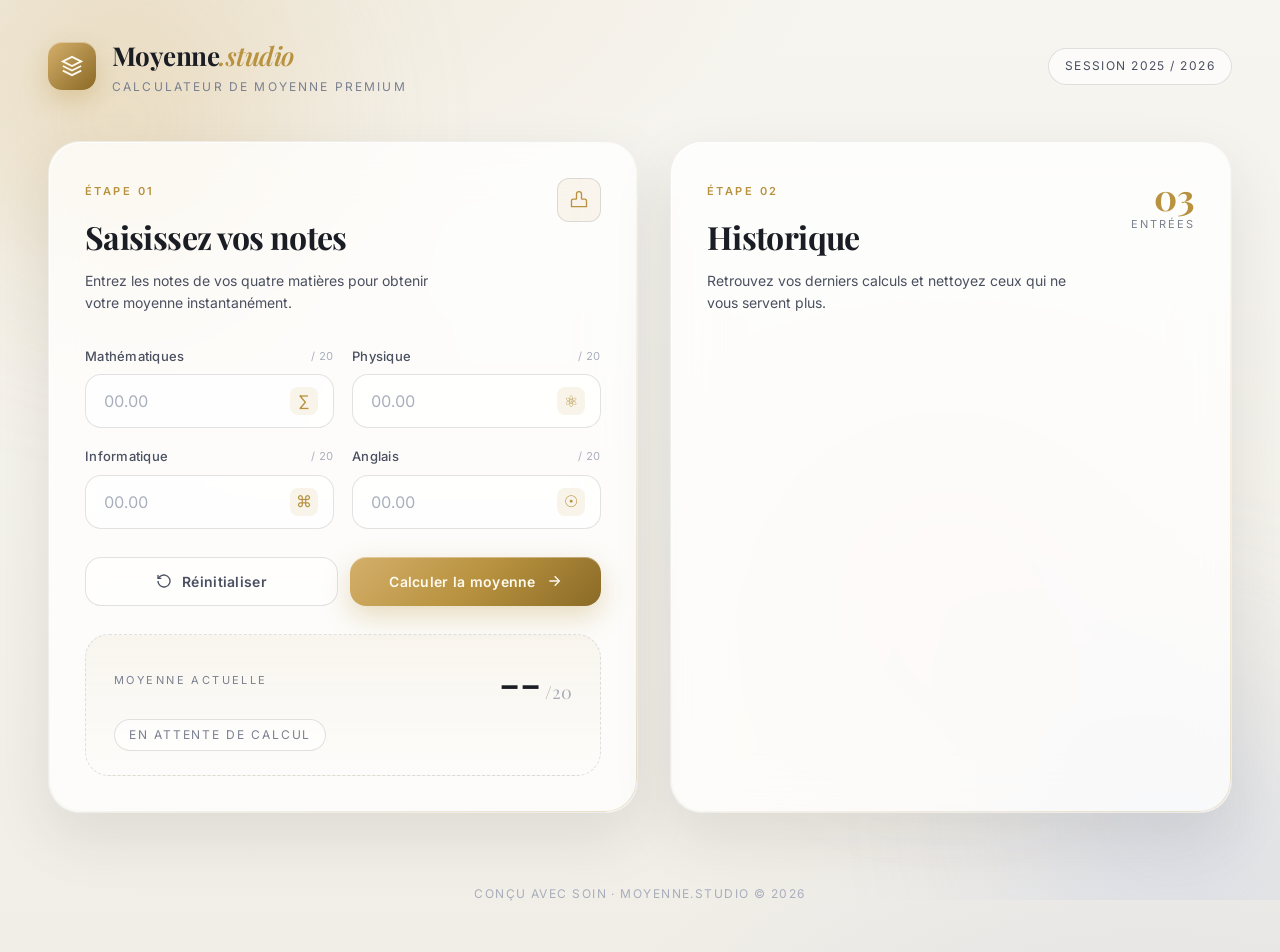
==== js playground/tp1/index.html @ ab857880 "ok" ====
<!DOCTYPE html>
<html lang="fr">
<head>
    <meta charset="UTF-8">
    <meta name="viewport" content="width=device-width, initial-scale=1.0">
    <title>Calcul Moyenne | Premium</title>
    <link rel="preconnect" href="https://fonts.googleapis.com">
    <link rel="preconnect" href="https://fonts.gstatic.com" crossorigin>
    <link href="https://fonts.googleapis.com/css2?family=Inter:wght@300;400;500;600;700;800&family=Playfair+Display:wght@600;700&display=swap" rel="stylesheet">
    <link rel="stylesheet" href="css/style.css">
    <script src="js/utils.js" defer></script>
</head>
<body>
    <div class="background-orbs">
        <div class="orb orb-1"></div>
        <div class="orb orb-2"></div>
        <div class="orb orb-3"></div>
    </div>

    <header class="app-header">
        <div class="brand">
            <div class="brand-mark">
                <svg viewBox="0 0 24 24" fill="none" stroke="currentColor" stroke-width="2">
                    <path d="M12 2L2 7l10 5 10-5-10-5z"/>
                    <path d="M2 17l10 5 10-5"/>
                    <path d="M2 12l10 5 10-5"/>
                </svg>
            </div>
            <div class="brand-text">
                <h1>Moyenne<span>.studio</span></h1>
                <p>Calculateur de moyenne premium</p>
            </div>
        </div>
        <div class="header-meta">
            <span class="badge">Session 2025 / 2026</span>
        </div>
    </header>

    <main class="layout">

        <section class="panel form-panel">
            <div class="panel-header">
                <div>
                    <span class="eyebrow">Étape 01</span>
                    <h2>Saisissez vos notes</h2>
                    <p class="subtitle">Entrez les notes de vos quatre matières pour obtenir votre moyenne instantanément.</p>
                </div>
                <div class="panel-icon">
                    <svg viewBox="0 0 24 24" fill="none" stroke="currentColor" stroke-width="1.6">
                        <path d="M9 11H5a2 2 0 0 0-2 2v7h18v-7a2 2 0 0 0-2-2h-4"/>
                        <path d="M9 11V5a3 3 0 0 1 6 0v6"/>
                    </svg>
                </div>
            </div>

            <form class="grade-form" autocomplete="off">
                <div class="grid">
                    <div class="field">
                        <label for="note1">
                            <span class="field-label">Mathématiques</span>
                            <span class="field-tag">/ 20</span>
                        </label>
                        <div class="input-wrap">
                            <input type="number" id="note1" name="note1" min="0" max="20" step="0.25" placeholder="00.00">
                            <span class="input-icon">∑</span>
                        </div>
                    </div>

                    <div class="field">
                        <label for="note2">
                            <span class="field-label">Physique</span>
                            <span class="field-tag">/ 20</span>
                        </label>
                        <div class="input-wrap">
                            <input type="number" id="note2" name="note2" min="0" max="20" step="0.25" placeholder="00.00">
                            <span class="input-icon">⚛</span>
                        </div>
                    </div>

                    <div class="field">
                        <label for="note3">
                            <span class="field-label">Informatique</span>
                            <span class="field-tag">/ 20</span>
                        </label>
                        <div class="input-wrap">
                            <input type="number" id="note3" name="note3" min="0" max="20" step="0.25" placeholder="00.00">
                            <span class="input-icon">⌘</span>
                        </div>
                    </div>

                    <div class="field">
                        <label for="note4">
                            <span class="field-label">Anglais</span>
                            <span class="field-tag">/ 20</span>
                        </label>
                        <div class="input-wrap">
                            <input type="number" id="note4" name="note4" min="0" max="20" step="0.25" placeholder="00.00">
                            <span class="input-icon">☉</span>
                        </div>
                    </div>
                </div>

                <div class="actions">
                    <button type="reset" class="btn btn-ghost">
                        <svg viewBox="0 0 24 24" fill="none" stroke="currentColor" stroke-width="2">
                            <path d="M3 12a9 9 0 1 0 3-6.7L3 8"/>
                            <path d="M3 3v5h5"/>
                        </svg>
                        Réinitialiser
                    </button>
                    <button type="submit" class="btn btn-primary">
                        <span>Calculer la moyenne</span>
                        <svg viewBox="0 0 24 24" fill="none" stroke="currentColor" stroke-width="2">
                            <path d="M5 12h14"/>
                            <path d="M13 5l7 7-7 7"/>
                        </svg>
                    </button>
                </div>

                <div class="result-preview" aria-live="polite">
                    <div class="result-label">Moyenne actuelle</div>
                    <div class="result-value">--<span>/20</span></div>
                    <div class="result-mention">En attente de calcul</div>
                </div>
            </form>
        </section>

        <section class="panel history-panel">
            <div class="panel-header">
                <div>
                    <span class="eyebrow">Étape 02</span>
                    <h2>Historique</h2>
                    <p class="subtitle">Retrouvez vos derniers calculs et nettoyez ceux qui ne vous servent plus.</p>
                </div>
                <div class="history-stats">
                    <span class="count">03</span>
                    <span class="count-label">entrées</span>
                </div>
            </div>

            <ul id="historyList" class="history-list">

                <!-- <li class="history-item">
                    <div class="history-top">
                        <div class="history-meta">
                            <span class="date">28 avril 2026</span>
                            <span class="time">14:32</span>
                        </div>
                        <div class="history-mention mention-good">Très bien</div>
                    </div>
                    <div class="history-notes">
                        <div class="note-chip"><span class="note-label">Math</span><span class="note-value">17.50</span></div>
                        <div class="note-chip"><span class="note-label">Phys</span><span class="note-value">15.00</span></div>
                        <div class="note-chip"><span class="note-label">Info</span><span class="note-value">18.25</span></div>
                        <div class="note-chip"><span class="note-label">Ang</span><span class="note-value">14.75</span></div>
                    </div>
                    <div class="history-bottom">
                        <div class="moyenne-display">
                            <span class="moyenne-label">Moyenne</span>
                            <span class="moyenne-value">16.38<small>/20</small></span>
                        </div>
                        <button type="button" class="btn-erase" aria-label="Supprimer l'entrée">
                            <svg viewBox="0 0 24 24" fill="none" stroke="currentColor" stroke-width="2">
                                <path d="M3 6h18"/>
                                <path d="M8 6V4a2 2 0 0 1 2-2h4a2 2 0 0 1 2 2v2"/>
                                <path d="M19 6l-1 14a2 2 0 0 1-2 2H8a2 2 0 0 1-2-2L5 6"/>
                                <path d="M10 11v6"/>
                                <path d="M14 11v6"/>
                            </svg>
                            <span>Effacer</span>
                        </button>
                    </div>
                </li>

                <li class="history-item">
                    <div class="history-top">
                        <div class="history-meta">
                            <span class="date">27 avril 2026</span>
                            <span class="time">09:18</span>
                        </div>
                        <div class="history-mention mention-okay">Assez bien</div>
                    </div>
                    <div class="history-notes">
                        <div class="note-chip"><span class="note-label">Math</span><span class="note-value">12.00</span></div>
                        <div class="note-chip"><span class="note-label">Phys</span><span class="note-value">13.50</span></div>
                        <div class="note-chip"><span class="note-label">Info</span><span class="note-value">15.00</span></div>
                        <div class="note-chip"><span class="note-label">Ang</span><span class="note-value">11.25</span></div>
                    </div>
                    <div class="history-bottom">
                        <div class="moyenne-display">
                            <span class="moyenne-label">Moyenne</span>
                            <span class="moyenne-value">12.94<small>/20</small></span>
                        </div>
                        <button type="button" class="btn-erase" aria-label="Supprimer l'entrée">
                            <svg viewBox="0 0 24 24" fill="none" stroke="currentColor" stroke-width="2">
                                <path d="M3 6h18"/>
                                <path d="M8 6V4a2 2 0 0 1 2-2h4a2 2 0 0 1 2 2v2"/>
                                <path d="M19 6l-1 14a2 2 0 0 1-2 2H8a2 2 0 0 1-2-2L5 6"/>
                                <path d="M10 11v6"/>
                                <path d="M14 11v6"/>
                            </svg>
                            <span>Effacer</span>
                        </button>
                    </div>
                </li>

                <li class="history-item">
                    <div class="history-top">
                        <div class="history-meta">
                            <span class="date">25 avril 2026</span>
                            <span class="time">21:04</span>
                        </div>
                        <div class="history-mention mention-low">Insuffisant</div>
                    </div>
                    <div class="history-notes">
                        <div class="note-chip"><span class="note-label">Math</span><span class="note-value">08.50</span></div>
                        <div class="note-chip"><span class="note-label">Phys</span><span class="note-value">09.75</span></div>
                        <div class="note-chip"><span class="note-label">Info</span><span class="note-value">10.00</span></div>
                        <div class="note-chip"><span class="note-label">Ang</span><span class="note-value">07.50</span></div>
                    </div>
                    <div class="history-bottom">
                        <div class="moyenne-display">
                            <span class="moyenne-label">Moyenne</span>
                            <span class="moyenne-value">08.94<small>/20</small></span>
                        </div>
                        <button type="button" class="btn-erase" aria-label="Supprimer l'entrée">
                            <svg viewBox="0 0 24 24" fill="none" stroke="currentColor" stroke-width="2">
                                <path d="M3 6h18"/>
                                <path d="M8 6V4a2 2 0 0 1 2-2h4a2 2 0 0 1 2 2v2"/>
                                <path d="M19 6l-1 14a2 2 0 0 1-2 2H8a2 2 0 0 1-2-2L5 6"/>
                                <path d="M10 11v6"/>
                                <path d="M14 11v6"/>
                            </svg>
                            <span>Effacer</span>
                        </button>
                    </div>
                </li> -->

            </ul>
        </section>

    </main>

    <footer class="app-footer">
        <p>Conçu avec soin · Moyenne.studio © 2026</p>
    </footer>
</body>
</html>
---- js playground/tp1/css/style.css ----
/* =========================================================
   Moyenne.studio · Premium UI · Light Mode
   ========================================================= */

:root {
    --bg-base: #f5f3ee;
    --bg-elev: #fbfaf6;
    --bg-card: rgba(255, 255, 255, 0.78);
    --bg-card-strong: rgba(255, 255, 255, 0.94);
    --border-soft: rgba(20, 22, 30, 0.06);
    --border-mid: rgba(20, 22, 30, 0.12);
    --border-strong: rgba(20, 22, 30, 0.22);

    --text-primary: #1a1d24;
    --text-secondary: #4a5060;
    --text-muted: #7a8090;
    --text-faint: #a8aebb;

    --accent: #b8923f;
    --accent-soft: #d4af6a;
    --accent-deep: #8a6a26;
    --accent-glow: rgba(184, 146, 63, 0.22);

    --success: #2f9e6b;
    --success-glow: rgba(47, 158, 107, 0.12);
    --warning: #c89019;
    --warning-glow: rgba(200, 144, 25, 0.12);
    --danger: #c8523f;
    --danger-glow: rgba(200, 82, 63, 0.10);

    --radius-sm: 10px;
    --radius-md: 16px;
    --radius-lg: 24px;
    --radius-xl: 32px;

    --shadow-soft: 0 8px 24px rgba(40, 35, 25, 0.06);
    --shadow-deep: 0 24px 60px rgba(40, 35, 25, 0.10);
    --shadow-glow: 0 0 40px var(--accent-glow);

    --font-sans: 'Inter', -apple-system, BlinkMacSystemFont, sans-serif;
    --font-display: 'Playfair Display', Georgia, serif;

    --t-fast: 160ms cubic-bezier(.4, 0, .2, 1);
    --t-mid: 280ms cubic-bezier(.4, 0, .2, 1);
}

* {
    margin: 0;
    padding: 0;
    box-sizing: border-box;
}

html, body {
    min-height: 100vh;
}

body {
    font-family: var(--font-sans);
    background: var(--bg-base);
    color: var(--text-primary);
    font-size: 15px;
    line-height: 1.55;
    -webkit-font-smoothing: antialiased;
    -moz-osx-font-smoothing: grayscale;
    overflow-x: hidden;
    position: relative;
    background-image:
        radial-gradient(1200px 600px at 10% -10%, rgba(184, 146, 63, 0.14), transparent 60%),
        radial-gradient(900px 500px at 90% 110%, rgba(109, 130, 208, 0.10), transparent 60%),
        linear-gradient(180deg, #f7f5f0 0%, #f1eee7 100%);
}

/* ---------- Background orbs ---------- */
.background-orbs {
    position: fixed;
    inset: 0;
    pointer-events: none;
    z-index: 0;
    overflow: hidden;
}

.orb {
    position: absolute;
    border-radius: 50%;
    filter: blur(90px);
    opacity: 0.45;
    animation: drift 18s ease-in-out infinite;
}

.orb-1 {
    width: 480px;
    height: 480px;
    background: radial-gradient(circle, #d4af6a, transparent 70%);
    top: -120px;
    left: -120px;
}

.orb-2 {
    width: 420px;
    height: 420px;
    background: radial-gradient(circle, #a8b8e0, transparent 70%);
    bottom: -120px;
    right: -100px;
    animation-delay: -6s;
}

.orb-3 {
    width: 360px;
    height: 360px;
    background: radial-gradient(circle, #e0a8c4, transparent 70%);
    top: 45%;
    left: 60%;
    opacity: 0.30;
    animation-delay: -12s;
}

@keyframes drift {
    0%, 100% { transform: translate(0, 0) scale(1); }
    50%      { transform: translate(40px, -30px) scale(1.08); }
}

/* ---------- Header ---------- */
.app-header {
    position: relative;
    z-index: 2;
    max-width: 1280px;
    margin: 0 auto;
    padding: 36px 48px 12px;
    display: flex;
    align-items: center;
    justify-content: space-between;
    gap: 24px;
}

.brand {
    display: flex;
    align-items: center;
    gap: 16px;
}

.brand-mark {
    width: 48px;
    height: 48px;
    border-radius: 14px;
    background: linear-gradient(135deg, var(--accent-soft), var(--accent-deep));
    display: grid;
    place-items: center;
    color: #fdf9ee;
    box-shadow: 0 10px 24px rgba(184, 146, 63, 0.32), inset 0 1px 0 rgba(255, 255, 255, 0.4);
}

.brand-mark svg {
    width: 22px;
    height: 22px;
}

.brand-text h1 {
    font-family: var(--font-display);
    font-size: 26px;
    font-weight: 700;
    letter-spacing: -0.02em;
    color: var(--text-primary);
}

.brand-text h1 span {
    color: var(--accent);
    font-style: italic;
    font-weight: 600;
}

.brand-text p {
    font-size: 12px;
    text-transform: uppercase;
    letter-spacing: 0.18em;
    color: var(--text-muted);
    margin-top: 2px;
}

.badge {
    display: inline-flex;
    align-items: center;
    padding: 8px 16px;
    border: 1px solid var(--border-mid);
    border-radius: 999px;
    font-size: 12px;
    letter-spacing: 0.12em;
    text-transform: uppercase;
    color: var(--text-secondary);
    background: rgba(255, 255, 255, 0.6);
    backdrop-filter: blur(8px);
}

/* ---------- Layout ---------- */
.layout {
    position: relative;
    z-index: 2;
    max-width: 1280px;
    margin: 0 auto;
    padding: 32px 48px 48px;
    display: grid;
    grid-template-columns: 1.05fr 1fr;
    gap: 32px;
}

/* ---------- Panel base ---------- */
.panel {
    position: relative;
    background: var(--bg-card);
    border: 1px solid var(--border-soft);
    border-radius: var(--radius-xl);
    padding: 36px;
    backdrop-filter: blur(24px) saturate(140%);
    -webkit-backdrop-filter: blur(24px) saturate(140%);
    box-shadow: var(--shadow-deep);
    overflow: hidden;
}

.panel::before {
    content: '';
    position: absolute;
    inset: 0;
    border-radius: inherit;
    padding: 1px;
    background: linear-gradient(135deg, rgba(255, 255, 255, 0.9), transparent 40%, rgba(184, 146, 63, 0.28) 100%);
    -webkit-mask: linear-gradient(#000 0 0) content-box, linear-gradient(#000 0 0);
    -webkit-mask-composite: xor;
    mask-composite: exclude;
    pointer-events: none;
}

.panel-header {
    display: flex;
    justify-content: space-between;
    align-items: flex-start;
    gap: 24px;
    margin-bottom: 32px;
}

.eyebrow {
    display: inline-block;
    font-size: 11px;
    text-transform: uppercase;
    letter-spacing: 0.22em;
    color: var(--accent);
    font-weight: 600;
    margin-bottom: 12px;
}

.panel-header h2 {
    font-family: var(--font-display);
    font-size: 32px;
    font-weight: 700;
    letter-spacing: -0.02em;
    color: var(--text-primary);
    margin-bottom: 8px;
}

.subtitle {
    color: var(--text-secondary);
    font-size: 14px;
    max-width: 380px;
    line-height: 1.6;
}

.panel-icon {
    width: 44px;
    height: 44px;
    border-radius: 12px;
    border: 1px solid var(--border-mid);
    display: grid;
    place-items: center;
    color: var(--accent);
    background: rgba(184, 146, 63, 0.08);
}

.panel-icon svg {
    width: 20px;
    height: 20px;
}

/* ---------- Form ---------- */
.grid {
    display: grid;
    grid-template-columns: 1fr 1fr;
    gap: 18px;
    margin-bottom: 28px;
}

.field label {
    display: flex;
    align-items: center;
    justify-content: space-between;
    margin-bottom: 8px;
}

.field-label {
    font-size: 13px;
    font-weight: 500;
    color: var(--text-secondary);
    letter-spacing: 0.02em;
}

.field-tag {
    font-size: 11px;
    color: var(--text-faint);
    font-variant-numeric: tabular-nums;
    letter-spacing: 0.05em;
}

.input-wrap {
    position: relative;
    display: flex;
    align-items: center;
}

.input-wrap input {
    width: 100%;
    padding: 16px 48px 16px 18px;
    background: rgba(255, 255, 255, 0.7);
    border: 1px solid var(--border-mid);
    border-radius: var(--radius-md);
    color: var(--text-primary);
    font-size: 16px;
    font-weight: 500;
    font-family: var(--font-sans);
    font-variant-numeric: tabular-nums;
    transition: border-color var(--t-fast), background var(--t-fast), box-shadow var(--t-fast);
    outline: none;
}

.input-wrap input::placeholder {
    color: var(--text-faint);
    font-weight: 400;
}

.input-wrap input:hover {
    border-color: var(--border-strong);
    background: rgba(255, 255, 255, 0.9);
}

.input-wrap input:focus {
    border-color: var(--accent);
    background: #ffffff;
    box-shadow: 0 0 0 4px rgba(184, 146, 63, 0.14);
}

.input-icon {
    position: absolute;
    right: 16px;
    width: 28px;
    height: 28px;
    display: grid;
    place-items: center;
    color: var(--accent);
    font-size: 16px;
    border-radius: 8px;
    background: rgba(184, 146, 63, 0.10);
    pointer-events: none;
    transition: transform var(--t-fast);
}

.input-wrap input:focus + .input-icon {
    transform: scale(1.08);
}

/* Hide spinner */
.input-wrap input[type="number"]::-webkit-inner-spin-button,
.input-wrap input[type="number"]::-webkit-outer-spin-button {
    -webkit-appearance: none;
    margin: 0;
}
.input-wrap input[type="number"] {
    -moz-appearance: textfield;
}

/* ---------- Buttons ---------- */
.actions {
    display: flex;
    gap: 12px;
    margin-bottom: 28px;
}

.btn {
    flex: 1;
    display: inline-flex;
    align-items: center;
    justify-content: center;
    gap: 10px;
    padding: 15px 22px;
    border: none;
    border-radius: var(--radius-md);
    font-family: var(--font-sans);
    font-size: 14px;
    font-weight: 600;
    letter-spacing: 0.02em;
    cursor: pointer;
    transition: transform var(--t-fast), background var(--t-fast), box-shadow var(--t-fast), border-color var(--t-fast);
    position: relative;
    overflow: hidden;
}

.btn svg {
    width: 16px;
    height: 16px;
}

.btn-primary {
    background: linear-gradient(135deg, var(--accent-soft) 0%, var(--accent) 50%, var(--accent-deep) 100%);
    color: #fffaf0;
    box-shadow: 0 10px 28px rgba(184, 146, 63, 0.32), inset 0 1px 0 rgba(255, 255, 255, 0.35);
}

.btn-primary::after {
    content: '';
    position: absolute;
    inset: 0;
    background: linear-gradient(135deg, transparent 0%, rgba(255, 255, 255, 0.30) 50%, transparent 100%);
    transform: translateX(-100%);
    transition: transform 600ms ease;
}

.btn-primary:hover {
    transform: translateY(-1px);
    box-shadow: 0 14px 36px rgba(184, 146, 63, 0.42), inset 0 1px 0 rgba(255, 255, 255, 0.35);
}

.btn-primary:hover::after {
    transform: translateX(100%);
}

.btn-primary:active {
    transform: translateY(0);
}

.btn-ghost {
    background: rgba(255, 255, 255, 0.6);
    border: 1px solid var(--border-mid);
    color: var(--text-secondary);
}

.btn-ghost:hover {
    background: #ffffff;
    border-color: var(--border-strong);
    color: var(--text-primary);
    transform: translateY(-1px);
    box-shadow: var(--shadow-soft);
}

.btn-ghost:active {
    transform: translateY(0);
}

/* ---------- Result preview ---------- */
.result-preview {
    border: 1px dashed var(--border-mid);
    border-radius: var(--radius-lg);
    padding: 24px 28px;
    background: linear-gradient(180deg, rgba(184, 146, 63, 0.06), rgba(184, 146, 63, 0.0));
    display: flex;
    align-items: center;
    justify-content: space-between;
    gap: 16px;
    flex-wrap: wrap;
}

.result-label {
    font-size: 11px;
    text-transform: uppercase;
    letter-spacing: 0.22em;
    color: var(--text-muted);
}

.result-value {
    font-family: var(--font-display);
    font-size: 44px;
    font-weight: 700;
    color: var(--text-primary);
    line-height: 1;
    font-variant-numeric: tabular-nums;
}

.result-value span {
    font-size: 18px;
    color: var(--text-faint);
    font-weight: 400;
    margin-left: 4px;
}

.result-mention {
    font-size: 12px;
    color: var(--text-muted);
    text-transform: uppercase;
    letter-spacing: 0.16em;
    padding: 6px 14px;
    border-radius: 999px;
    border: 1px solid var(--border-mid);
    background: rgba(255, 255, 255, 0.5);
}

/* ---------- History ---------- */
.history-stats {
    display: flex;
    flex-direction: column;
    align-items: flex-end;
    gap: 2px;
}

.history-stats .count {
    font-family: var(--font-display);
    font-size: 36px;
    font-weight: 700;
    color: var(--accent);
    line-height: 1;
    font-variant-numeric: tabular-nums;
}

.history-stats .count-label {
    font-size: 11px;
    text-transform: uppercase;
    letter-spacing: 0.18em;
    color: var(--text-muted);
}

.history-list {
    list-style: none;
    display: flex;
    flex-direction: column;
    gap: 14px;
    max-height: 640px;
    overflow-y: auto;
    padding-right: 6px;
    margin-right: -6px;
}

.history-list::-webkit-scrollbar {
    width: 6px;
}

.history-list::-webkit-scrollbar-thumb {
    background: var(--border-mid);
    border-radius: 999px;
}

.history-list::-webkit-scrollbar-thumb:hover {
    background: var(--border-strong);
}

.history-item {
    background: var(--bg-card-strong);
    border: 1px solid var(--border-soft);
    border-radius: var(--radius-lg);
    padding: 20px 22px;
    transition: border-color var(--t-fast), transform var(--t-fast), box-shadow var(--t-fast);
    position: relative;
}

.history-item:hover {
    border-color: var(--border-strong);
    transform: translateY(-2px);
    box-shadow: var(--shadow-soft);
}

.history-top {
    display: flex;
    justify-content: space-between;
    align-items: center;
    margin-bottom: 16px;
}

.history-meta {
    display: flex;
    align-items: baseline;
    gap: 10px;
}

.history-meta .date {
    font-size: 13px;
    font-weight: 500;
    color: var(--text-primary);
}

.history-meta .time {
    font-size: 12px;
    color: var(--text-muted);
    font-variant-numeric: tabular-nums;
}

.history-mention {
    font-size: 11px;
    text-transform: uppercase;
    letter-spacing: 0.14em;
    font-weight: 600;
    padding: 5px 12px;
    border-radius: 999px;
    border: 1px solid;
}

.mention-good {
    color: var(--success);
    background: var(--success-glow);
    border-color: rgba(47, 158, 107, 0.28);
}

.mention-okay {
    color: var(--warning);
    background: var(--warning-glow);
    border-color: rgba(200, 144, 25, 0.28);
}

.mention-low {
    color: var(--danger);
    background: var(--danger-glow);
    border-color: rgba(200, 82, 63, 0.28);
}

.history-notes {
    display: grid;
    grid-template-columns: repeat(4, 1fr);
    gap: 8px;
    margin-bottom: 18px;
}

.note-chip {
    display: flex;
    flex-direction: column;
    align-items: center;
    gap: 4px;
    padding: 12px 8px;
    background: rgba(245, 243, 238, 0.7);
    border: 1px solid var(--border-soft);
    border-radius: var(--radius-sm);
    transition: border-color var(--t-fast), background var(--t-fast);
}

.note-chip:hover {
    border-color: var(--border-mid);
    background: rgba(245, 243, 238, 1);
}

.note-label {
    font-size: 10px;
    text-transform: uppercase;
    letter-spacing: 0.14em;
    color: var(--text-muted);
    font-weight: 600;
}

.note-value {
    font-size: 16px;
    font-weight: 600;
    color: var(--text-primary);
    font-variant-numeric: tabular-nums;
    letter-spacing: -0.01em;
}

.history-bottom {
    display: flex;
    justify-content: space-between;
    align-items: center;
    padding-top: 16px;
    border-top: 1px solid var(--border-soft);
}

.moyenne-display {
    display: flex;
    flex-direction: column;
    gap: 2px;
}

.moyenne-label {
    font-size: 10px;
    text-transform: uppercase;
    letter-spacing: 0.18em;
    color: var(--text-muted);
    font-weight: 600;
}

.moyenne-value {
    font-family: var(--font-display);
    font-size: 24px;
    font-weight: 700;
    color: var(--accent);
    font-variant-numeric: tabular-nums;
    line-height: 1.1;
}

.moyenne-value small {
    font-size: 13px;
    color: var(--text-faint);
    font-weight: 400;
    margin-left: 2px;
}

.btn-erase {
    display: inline-flex;
    align-items: center;
    gap: 8px;
    padding: 9px 14px;
    background: rgba(255, 255, 255, 0.6);
    border: 1px solid var(--border-mid);
    border-radius: var(--radius-sm);
    color: var(--text-secondary);
    font-family: var(--font-sans);
    font-size: 12px;
    font-weight: 500;
    letter-spacing: 0.04em;
    cursor: pointer;
    transition: all var(--t-fast);
}

.btn-erase svg {
    width: 14px;
    height: 14px;
}

.btn-erase:hover {
    background: var(--danger-glow);
    border-color: rgba(200, 82, 63, 0.4);
    color: var(--danger);
    transform: translateY(-1px);
}

.btn-erase:active {
    transform: translateY(0);
}

/* ---------- Footer ---------- */
.app-footer {
    position: relative;
    z-index: 2;
    max-width: 1280px;
    margin: 0 auto;
    padding: 24px 48px 48px;
    text-align: center;
}

.app-footer p {
    font-size: 12px;
    color: var(--text-faint);
    letter-spacing: 0.12em;
    text-transform: uppercase;
}

/* ---------- Responsive ---------- */
@media (max-width: 1024px) {
    .layout {
        grid-template-columns: 1fr;
        padding: 24px;
    }
    .app-header,
    .app-footer {
        padding-left: 24px;
        padding-right: 24px;
    }
}

@media (max-width: 640px) {
    .app-header {
        flex-direction: column;
        align-items: flex-start;
        padding: 24px 20px 8px;
    }
    .layout {
        padding: 20px;
        gap: 20px;
    }
    .panel {
        padding: 24px 20px;
        border-radius: var(--radius-lg);
    }
    .panel-header {
        flex-direction: column;
        gap: 16px;
        margin-bottom: 24px;
    }
    .panel-header h2 {
        font-size: 26px;
    }
    .grid {
        grid-template-columns: 1fr;
    }
    .actions {
        flex-direction: column-reverse;
    }
    .history-notes {
        grid-template-columns: repeat(2, 1fr);
    }
    .history-bottom {
        flex-direction: column;
        align-items: flex-start;
        gap: 12px;
    }
    .btn-erase {
        align-self: stretch;
        justify-content: center;
    }
    .result-value {
        font-size: 36px;
    }
}
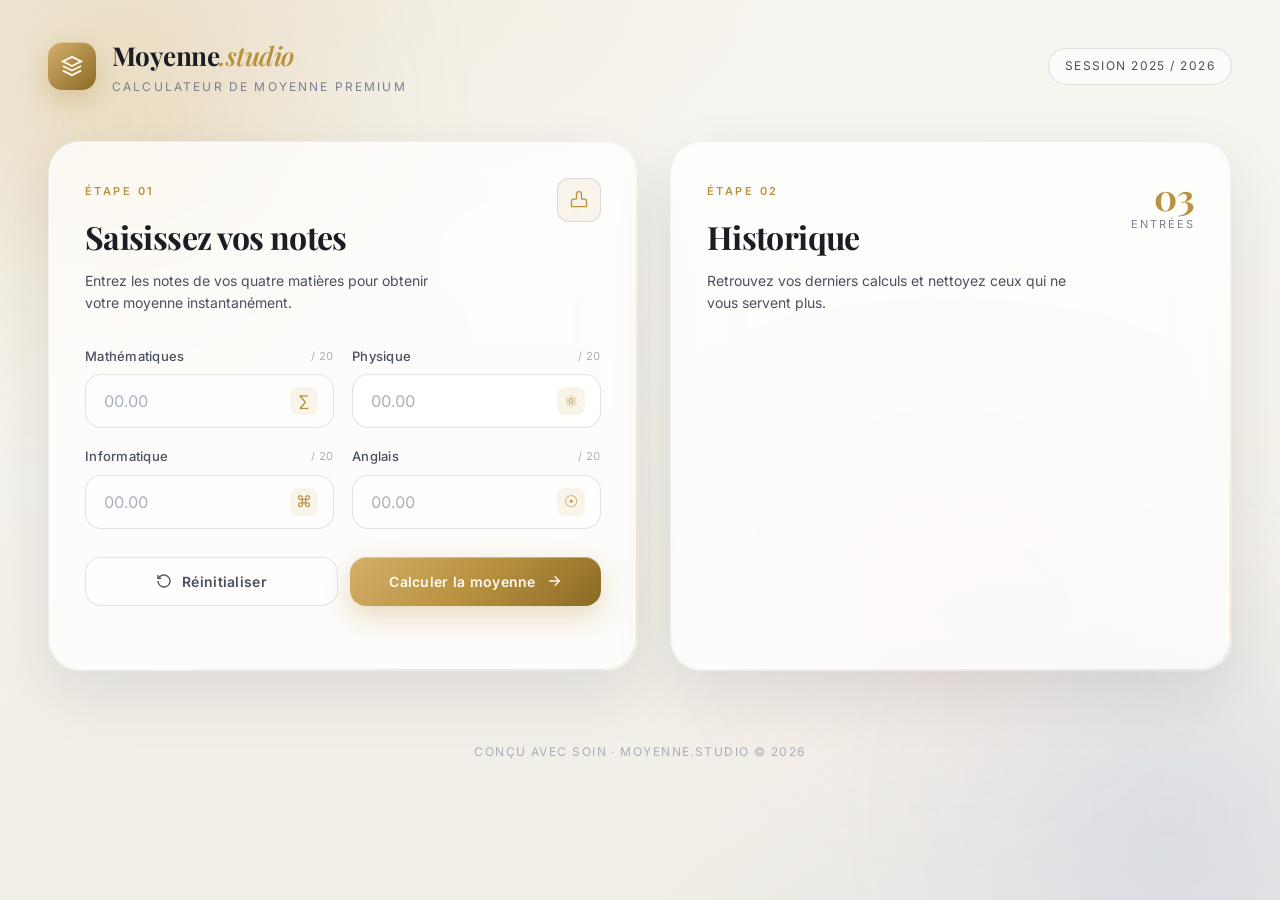
==== commit 27d43631: "ok" ====
--- a/js playground/tp1/index.html
+++ b/js playground/tp1/index.html
@@ -9,6 +9,7 @@
     <link href="https://fonts.googleapis.com/css2?family=Inter:wght@300;400;500;600;700;800&family=Playfair+Display:wght@600;700&display=swap" rel="stylesheet">
     <link rel="stylesheet" href="css/style.css">
     <script src="js/utils.js" defer></script>
+    <script src="js/main.js" defer></script>
 </head>
 <body>
     <div class="background-orbs">
@@ -53,7 +54,7 @@
                 </div>
             </div>
 
-            <form class="grade-form" autocomplete="off">
+            <div class="grade-form">
                 <div class="grid">
                     <div class="field">
                         <label for="note1">
@@ -101,14 +102,14 @@
                 </div>
 
                 <div class="actions">
-                    <button type="reset" class="btn btn-ghost">
+                    <button id="resetbtn" class="btn btn-ghost">
                         <svg viewBox="0 0 24 24" fill="none" stroke="currentColor" stroke-width="2">
                             <path d="M3 12a9 9 0 1 0 3-6.7L3 8"/>
                             <path d="M3 3v5h5"/>
                         </svg>
                         Réinitialiser
                     </button>
-                    <button type="submit" class="btn btn-primary">
+                    <button id="moyennebtn" class="btn btn-primary">
                         <span>Calculer la moyenne</span>
                         <svg viewBox="0 0 24 24" fill="none" stroke="currentColor" stroke-width="2">
                             <path d="M5 12h14"/>
@@ -117,12 +118,8 @@
                     </button>
                 </div>
 
-                <div class="result-preview" aria-live="polite">
-                    <div class="result-label">Moyenne actuelle</div>
-                    <div class="result-value">--<span>/20</span></div>
-                    <div class="result-mention">En attente de calcul</div>
-                </div>
-            </form>
+              
+            </div>
         </section>
 
         <section class="panel history-panel">
